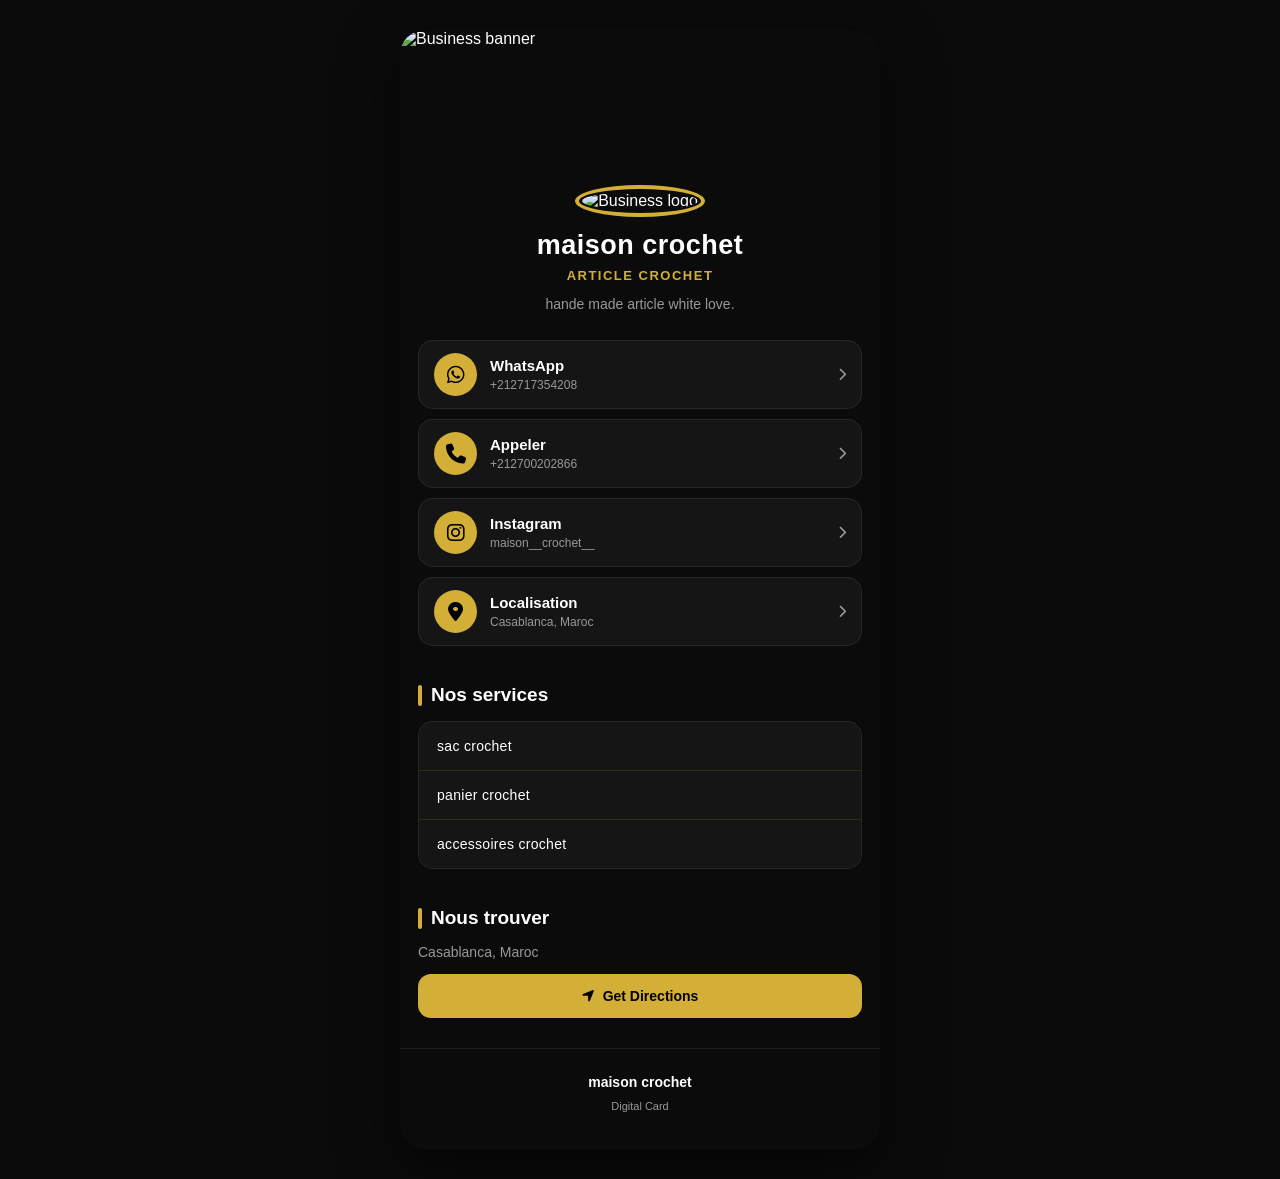
==== maison crochet/index.html @ 0018715a "Add files via upload" ====
<!DOCTYPE html>
<html lang="fr">

<head>
    <meta charset="UTF-8">

    <meta name="viewport" content="width=device-width, initial-scale=1.0">

    <title>Digital Card</title>

    <!-- Font Awesome Icons -->
    <link
        rel="stylesheet"
        href="https://cdnjs.cloudflare.com/ajax/libs/font-awesome/6.5.2/css/all.min.css"
    >

    <link rel="stylesheet" href="../../style.css">
</head>

<body>

    <main class="page">

        <!-- ================= BANNER ================= -->

        <div class="banner">
            <img id="banner" src="/client/maison crochet/images/baner1.png" alt="Business banner">
        </div>


        <!-- ================= PROFILE ================= -->

        <section class="profile">

            <img
                id="logo"
                class="logo"
                src="/client/maison crochet/images/logo1.png"
                alt="Business logo"
            >

            <h1 id="business-name">
                Business Name
            </h1>

            <p id="category">
                Business Category
            </p>

            <p id="description">
                Description
            </p>

        </section>


        <!-- ================= ACTIONS ================= -->

        <section class="actions">

            <!-- WhatsApp -->
            <a
                id="whatsapp"
                class="action"
                target="_blank"
            >
                <div class="icon">
                    <i class="fa-brands fa-whatsapp"></i>
                </div>

                <div class="action-text">
                    <strong>WhatsApp</strong>
                    <span id="whatsapp-number">
                        +212 6 XX XX XX XX
                    </span>
                </div>

                <i class="fa-solid fa-chevron-right arrow"></i>
            </a>


            <!-- Phone -->
            <a
                id="phone"
                class="action"
            >
                <div class="icon">
                    <i class="fa-solid fa-phone"></i>
                </div>

                <div class="action-text">
                    <strong>Appeler</strong>
                    <span id="phone-number">
                        +212 6 XX XX XX XX
                    </span>
                </div>

                <i class="fa-solid fa-chevron-right arrow"></i>
            </a>


            <!-- Instagram -->
            <a
                id="instagram"
                class="action"
                target="_blank"
            >
                <div class="icon">
                    <i class="fa-brands fa-instagram"></i>
                </div>

                <div class="action-text">
                    <strong>Instagram</strong>
                    <span id="instagram-name">
                        @business
                    </span>
                </div>

                <i class="fa-solid fa-chevron-right arrow"></i>
            </a>


            <!-- Maps -->
            <a
                id="maps"
                class="action"
                target="_blank"
            >
                <div class="icon">
                    <i class="fa-solid fa-location-dot"></i>
                </div>

                <div class="action-text">
                    <strong>Localisation</strong>
                    <span id="address-short">
                        Casablanca, Maroc
                    </span>
                </div>

                <i class="fa-solid fa-chevron-right arrow"></i>
            </a>



        </section>
        <!-- ================= SERVICES ================= -->
        <section class="services">

            <div class="section-title">
                <span></span>
                <h2> Nos services</h2>
            </div>

            <div id="services-list" class="services-list">
                <!-- JavaScript va ajouter les services ici -->
            </div>

        </section>


        <!-- ================= LOCATION ================= -->

        <section class="location">

            <div class="section-title">
                <span></span>
                <h2>Nous trouver</h2>
            </div>

            <p id="address">
                Casablanca, Maroc
            </p>

            <a
                id="direction"
                class="direction-button"
                target="_blank"
            >
                <i class="fa-solid fa-location-arrow"></i>

                Get Directions
            </a>

        </section>


        <!-- ================= FOOTER ================= -->

        <footer>

            <p id="footer-name">
                Business Name
            </p>

            <span>
                Digital Card
            </span>

        </footer>

    </main>

    <script src="data.js"></script>
    <script src="../../script.js"></script>

</body>

</html>
---- style.css ----
* {
    margin: 0;
    padding: 0;
    box-sizing: border-box;
}

:root {
    --background: #0b0b0b;
    --card: #151515;
    --card-hover: #1d1d1d;
    --gold: #d4af37;
    --gold-light: #f0d477;
    --white: #ffffff;
    --gray: #999999;
    --border: rgba(255, 255, 255, 0.08);
}

body {
    font-family: Arial, Helvetica, sans-serif;
    background: var(--background);
    color: var(--white);
}


/* =========================
   PAGE
========================= */

.page {
    width: 100%;
    max-width: 480px;
    min-height: 100vh;
    margin: auto;
    background: var(--background);
}


/* =========================
   BANNER
========================= */

.banner {
    width: 100%;
    height: 210px;
    overflow: hidden;
    position: relative;
}

.banner::after {
    content: "";
    position: absolute;

    left: 0;
    right: 0;
    bottom: 0;

    height: 90px;

    background: linear-gradient(
        transparent,
        var(--background)
    );
}

.banner img {
    width: 100%;
    height: 100%;

    object-fit: cover;
}


/* =========================
   PROFILE
========================= */

.profile {
    text-align: center;

    padding: 0 20px 25px;

    margin-top: -55px;

    position: relative;
    z-index: 2;
}

.logo {
    width: 105px;
    height: 105px;

    object-fit: cover;

    border-radius: 50%;

    border: 4px solid var(--gold);

    background: var(--background);

    padding: 3px;
}

.profile h1 {
    font-size: 27px;

    margin-top: 13px;

    letter-spacing: 0.5px;
}

#category {
    color: var(--gold);

    font-size: 13px;

    font-weight: bold;

    text-transform: uppercase;

    letter-spacing: 1.5px;

    margin-top: 7px;
}

#description {
    color: var(--gray);

    font-size: 14px;

    line-height: 1.6;

    max-width: 340px;

    margin: 10px auto 0;
}


/* =========================
   ACTIONS
========================= */

.actions {
    padding: 0 18px;
}

.action {
    display: flex;

    align-items: center;

    width: 100%;

    min-height: 68px;

    padding: 12px 15px;

    margin-bottom: 10px;

    background: var(--card);

    border: 1px solid var(--border);

    border-radius: 15px;

    text-decoration: none;

    color: var(--white);

    transition: 0.25s ease;
}

.action:hover {
    background: var(--card-hover);

    border-color: rgba(212, 175, 55, 0.4);

    transform: translateY(-2px);
}


/* ICON */

.icon {
    width: 43px;
    height: 43px;

    flex-shrink: 0;

    border-radius: 50%;

    background: var(--gold);

    color: #000;

    display: flex;

    align-items: center;
    justify-content: center;

    font-size: 20px;
}


/* TEXT */

.action-text {
    display: flex;

    flex-direction: column;

    margin-left: 13px;

    flex: 1;
}

.action-text strong {
    font-size: 15px;

    margin-bottom: 4px;
}

.action-text span {
    color: var(--gray);

    font-size: 12px;
}


/* ARROW */

.arrow {
    color: var(--gray);

    font-size: 13px;
}


/* REVIEW */

.review-icon {
    background: #f5c542;
}


/* =========================
   SERVICES
========================= */

.services {
    padding: 28px 18px 10px;
}

.section-title {
    display: flex;

    align-items: center;

    margin-bottom: 15px;
}

.section-title span {
    width: 4px;
    height: 21px;

    background: var(--gold);

    border-radius: 10px;

    margin-right: 9px;
}

.section-title h2 {
    font-size: 19px;
}


/* SERVICES LIST */

.services-list {
    background: var(--card);

    border: 1px solid var(--border);

    border-radius: 15px;

    overflow: hidden;
}

.service {
    display: flex;
    align-items: center;

    padding: 16px 18px;

    background: #151515;

    border-bottom: 1px solid rgba(212, 175, 55, 0.15);

    transition: 0.25s ease;
}

.service:last-child {
    border-bottom: none;
}

.service:hover {
    background: #1d1d1d;
    padding-left: 22px;
}

.service-name {
    font-size: 14px;
    font-weight: 500;

    color: #ffffff;

    letter-spacing: 0.3px;
}



/* =========================
   LOCATION
========================= */

.location {
    padding: 28px 18px 30px;
}

#address {
    color: var(--gray);

    font-size: 14px;

    margin-bottom: 14px;
}

.direction-button {
    display: flex;

    align-items: center;
    justify-content: center;

    gap: 9px;

    width: 100%;

    padding: 14px;

    background: var(--gold);

    color: #000;

    border-radius: 13px;

    text-decoration: none;

    font-size: 14px;

    font-weight: bold;

    transition: 0.25s ease;
}

.direction-button:hover {
    background: var(--gold-light);

    transform: translateY(-2px);
}


/* =========================
   FOOTER
========================= */

footer {
    text-align: center;

    border-top: 1px solid var(--border);

    padding: 25px 18px 35px;
}

#footer-name {
    font-size: 14px;

    font-weight: bold;

    margin-bottom: 6px;
}

footer span {
    color: var(--gray);

    font-size: 11px;
}


/* =========================
   DESKTOP
========================= */

@media (min-width: 600px) {

    body {
        padding: 30px 0;
    }

    .page {
        border-radius: 25px;

        overflow: hidden;

        box-shadow:
            0 20px 60px rgba(0, 0, 0, 0.6);
    }

}
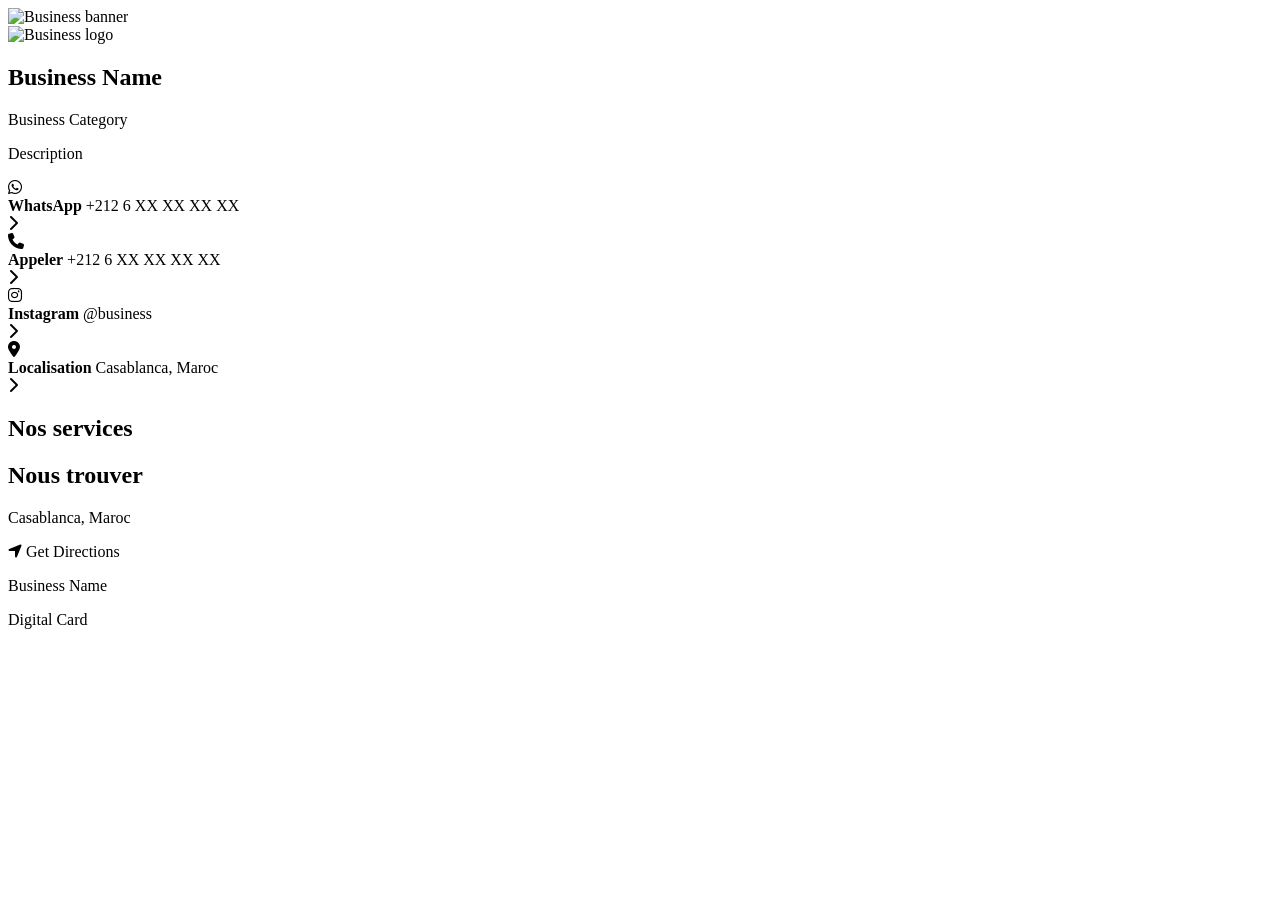
==== commit 290bad98: "Add files via upload" ====
--- a/maison crochet/index.html
+++ b/maison crochet/index.html
@@ -14,7 +14,7 @@
         href="https://cdnjs.cloudflare.com/ajax/libs/font-awesome/6.5.2/css/all.min.css"
     >
 
-    <link rel="stylesheet" href="../../style.css">
+    <link rel="stylesheet" href="/client/style.css">
 </head>
 
 <body>
@@ -201,7 +201,7 @@
     </main>
 
     <script src="data.js"></script>
-    <script src="../../script.js"></script>
+    <script src="/client/script.js"></script>
 
 </body>
 
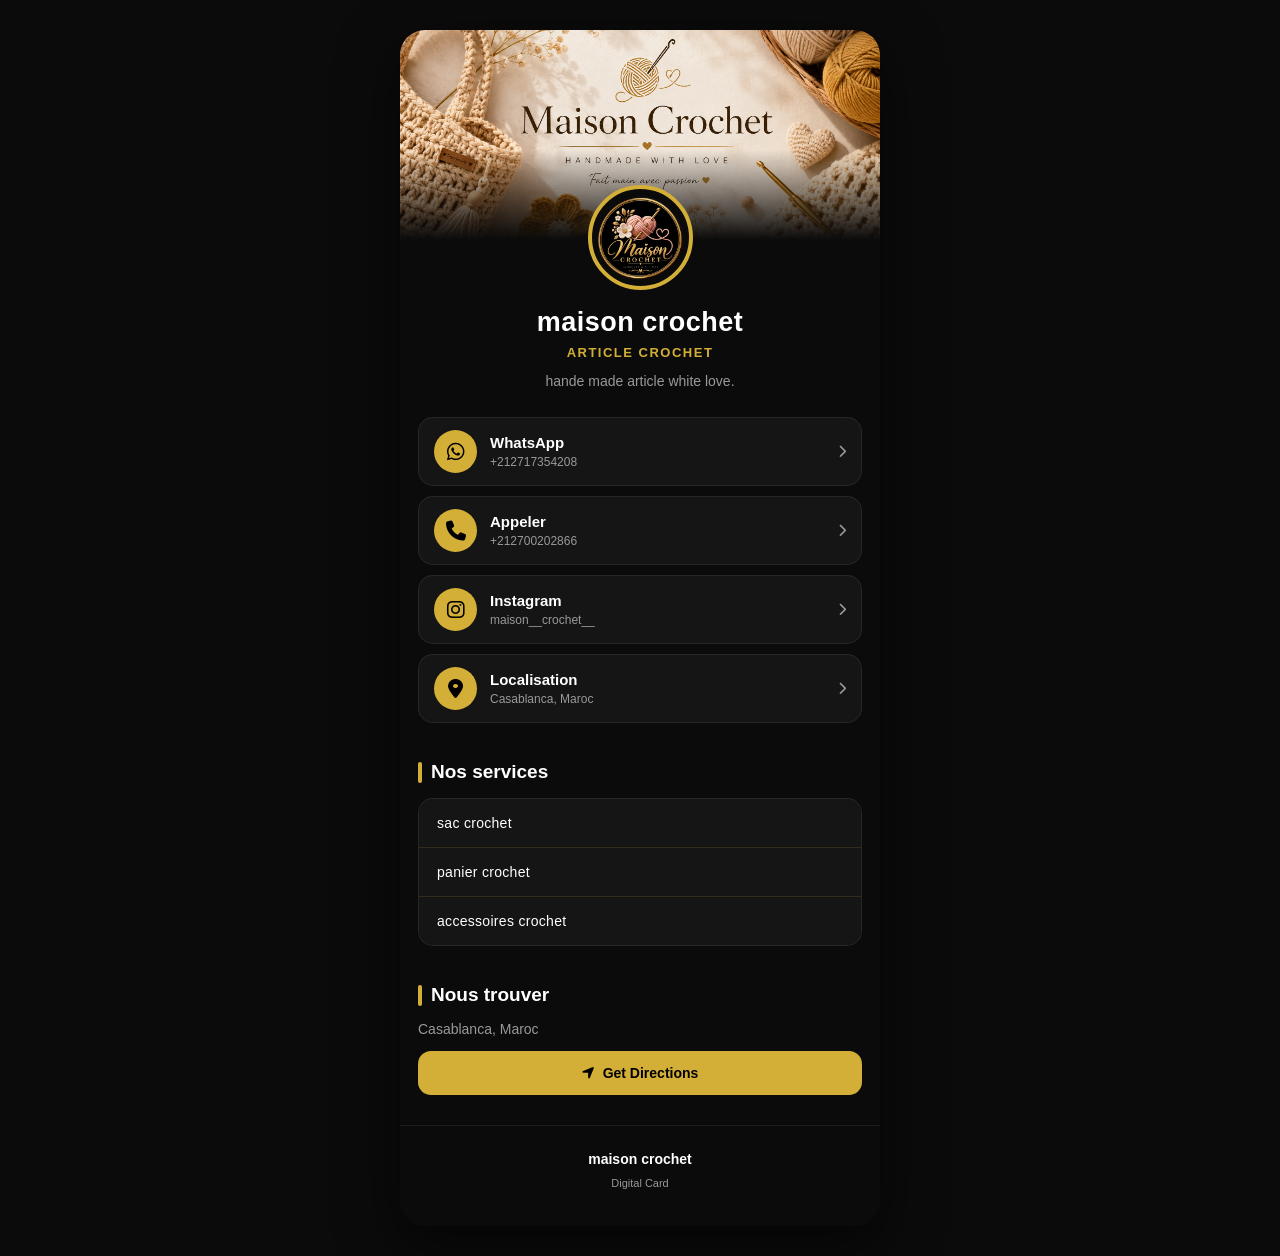
==== commit fcbeabd1: "Add files via upload" ====
--- a/maison crochet/index.html
+++ b/maison crochet/index.html
@@ -14,7 +14,7 @@
         href="https://cdnjs.cloudflare.com/ajax/libs/font-awesome/6.5.2/css/all.min.css"
     >
 
-    <link rel="stylesheet" href="/client/style.css">
+    <link rel="stylesheet" href="/style.css">
 </head>
 
 <body>
@@ -24,7 +24,7 @@
         <!-- ================= BANNER ================= -->
 
         <div class="banner">
-            <img id="banner" src="/client/maison crochet/images/baner1.png" alt="Business banner">
+            <img id="banner" src="images/baner.png" alt="Business banner">
         </div>
 
 
@@ -35,7 +35,7 @@
             <img
                 id="logo"
                 class="logo"
-                src="/client/maison crochet/images/logo1.png"
+                src="images/logo.png"
                 alt="Business logo"
             >
 
@@ -201,7 +201,7 @@
     </main>
 
     <script src="data.js"></script>
-    <script src="/client/script.js"></script>
+    <script src="/script.js"></script>
 
 </body>
 
--- a/style.css
+++ b/style.css
@@ -0,0 +1,418 @@
+* {
+    margin: 0;
+    padding: 0;
+    box-sizing: border-box;
+}
+
+:root {
+    --background: #0b0b0b;
+    --card: #151515;
+    --card-hover: #1d1d1d;
+    --gold: #d4af37;
+    --gold-light: #f0d477;
+    --white: #ffffff;
+    --gray: #999999;
+    --border: rgba(255, 255, 255, 0.08);
+}
+
+body {
+    font-family: Arial, Helvetica, sans-serif;
+    background: var(--background);
+    color: var(--white);
+}
+
+
+/* =========================
+   PAGE
+========================= */
+
+.page {
+    width: 100%;
+    max-width: 480px;
+    min-height: 100vh;
+    margin: auto;
+    background: var(--background);
+}
+
+
+/* =========================
+   BANNER
+========================= */
+
+.banner {
+    width: 100%;
+    height: 210px;
+    overflow: hidden;
+    position: relative;
+}
+
+.banner::after {
+    content: "";
+    position: absolute;
+
+    left: 0;
+    right: 0;
+    bottom: 0;
+
+    height: 90px;
+
+    background: linear-gradient(
+        transparent,
+        var(--background)
+    );
+}
+
+.banner img {
+    width: 100%;
+    height: 100%;
+
+    object-fit: cover;
+}
+
+
+/* =========================
+   PROFILE
+========================= */
+
+.profile {
+    text-align: center;
+
+    padding: 0 20px 25px;
+
+    margin-top: -55px;
+
+    position: relative;
+    z-index: 2;
+}
+
+.logo {
+    width: 105px;
+    height: 105px;
+
+    object-fit: cover;
+
+    border-radius: 50%;
+
+    border: 4px solid var(--gold);
+
+    background: var(--background);
+
+    padding: 3px;
+}
+
+.profile h1 {
+    font-size: 27px;
+
+    margin-top: 13px;
+
+    letter-spacing: 0.5px;
+}
+
+#category {
+    color: var(--gold);
+
+    font-size: 13px;
+
+    font-weight: bold;
+
+    text-transform: uppercase;
+
+    letter-spacing: 1.5px;
+
+    margin-top: 7px;
+}
+
+#description {
+    color: var(--gray);
+
+    font-size: 14px;
+
+    line-height: 1.6;
+
+    max-width: 340px;
+
+    margin: 10px auto 0;
+}
+
+
+/* =========================
+   ACTIONS
+========================= */
+
+.actions {
+    padding: 0 18px;
+}
+
+.action {
+    display: flex;
+
+    align-items: center;
+
+    width: 100%;
+
+    min-height: 68px;
+
+    padding: 12px 15px;
+
+    margin-bottom: 10px;
+
+    background: var(--card);
+
+    border: 1px solid var(--border);
+
+    border-radius: 15px;
+
+    text-decoration: none;
+
+    color: var(--white);
+
+    transition: 0.25s ease;
+}
+
+.action:hover {
+    background: var(--card-hover);
+
+    border-color: rgba(212, 175, 55, 0.4);
+
+    transform: translateY(-2px);
+}
+
+
+/* ICON */
+
+.icon {
+    width: 43px;
+    height: 43px;
+
+    flex-shrink: 0;
+
+    border-radius: 50%;
+
+    background: var(--gold);
+
+    color: #000;
+
+    display: flex;
+
+    align-items: center;
+    justify-content: center;
+
+    font-size: 20px;
+}
+
+
+/* TEXT */
+
+.action-text {
+    display: flex;
+
+    flex-direction: column;
+
+    margin-left: 13px;
+
+    flex: 1;
+}
+
+.action-text strong {
+    font-size: 15px;
+
+    margin-bottom: 4px;
+}
+
+.action-text span {
+    color: var(--gray);
+
+    font-size: 12px;
+}
+
+
+/* ARROW */
+
+.arrow {
+    color: var(--gray);
+
+    font-size: 13px;
+}
+
+
+/* REVIEW */
+
+.review-icon {
+    background: #f5c542;
+}
+
+
+/* =========================
+   SERVICES
+========================= */
+
+.services {
+    padding: 28px 18px 10px;
+}
+
+.section-title {
+    display: flex;
+
+    align-items: center;
+
+    margin-bottom: 15px;
+}
+
+.section-title span {
+    width: 4px;
+    height: 21px;
+
+    background: var(--gold);
+
+    border-radius: 10px;
+
+    margin-right: 9px;
+}
+
+.section-title h2 {
+    font-size: 19px;
+}
+
+
+/* SERVICES LIST */
+
+.services-list {
+    background: var(--card);
+
+    border: 1px solid var(--border);
+
+    border-radius: 15px;
+
+    overflow: hidden;
+}
+
+.service {
+    display: flex;
+    align-items: center;
+
+    padding: 16px 18px;
+
+    background: #151515;
+
+    border-bottom: 1px solid rgba(212, 175, 55, 0.15);
+
+    transition: 0.25s ease;
+}
+
+.service:last-child {
+    border-bottom: none;
+}
+
+.service:hover {
+    background: #1d1d1d;
+    padding-left: 22px;
+}
+
+.service-name {
+    font-size: 14px;
+    font-weight: 500;
+
+    color: #ffffff;
+
+    letter-spacing: 0.3px;
+}
+
+
+
+/* =========================
+   LOCATION
+========================= */
+
+.location {
+    padding: 28px 18px 30px;
+}
+
+#address {
+    color: var(--gray);
+
+    font-size: 14px;
+
+    margin-bottom: 14px;
+}
+
+.direction-button {
+    display: flex;
+
+    align-items: center;
+    justify-content: center;
+
+    gap: 9px;
+
+    width: 100%;
+
+    padding: 14px;
+
+    background: var(--gold);
+
+    color: #000;
+
+    border-radius: 13px;
+
+    text-decoration: none;
+
+    font-size: 14px;
+
+    font-weight: bold;
+
+    transition: 0.25s ease;
+}
+
+.direction-button:hover {
+    background: var(--gold-light);
+
+    transform: translateY(-2px);
+}
+
+
+/* =========================
+   FOOTER
+========================= */
+
+footer {
+    text-align: center;
+
+    border-top: 1px solid var(--border);
+
+    padding: 25px 18px 35px;
+}
+
+#footer-name {
+    font-size: 14px;
+
+    font-weight: bold;
+
+    margin-bottom: 6px;
+}
+
+footer span {
+    color: var(--gray);
+
+    font-size: 11px;
+}
+
+
+/* =========================
+   DESKTOP
+========================= */
+
+@media (min-width: 600px) {
+
+    body {
+        padding: 30px 0;
+    }
+
+    .page {
+        border-radius: 25px;
+
+        overflow: hidden;
+
+        box-shadow:
+            0 20px 60px rgba(0, 0, 0, 0.6);
+    }
+
+}
